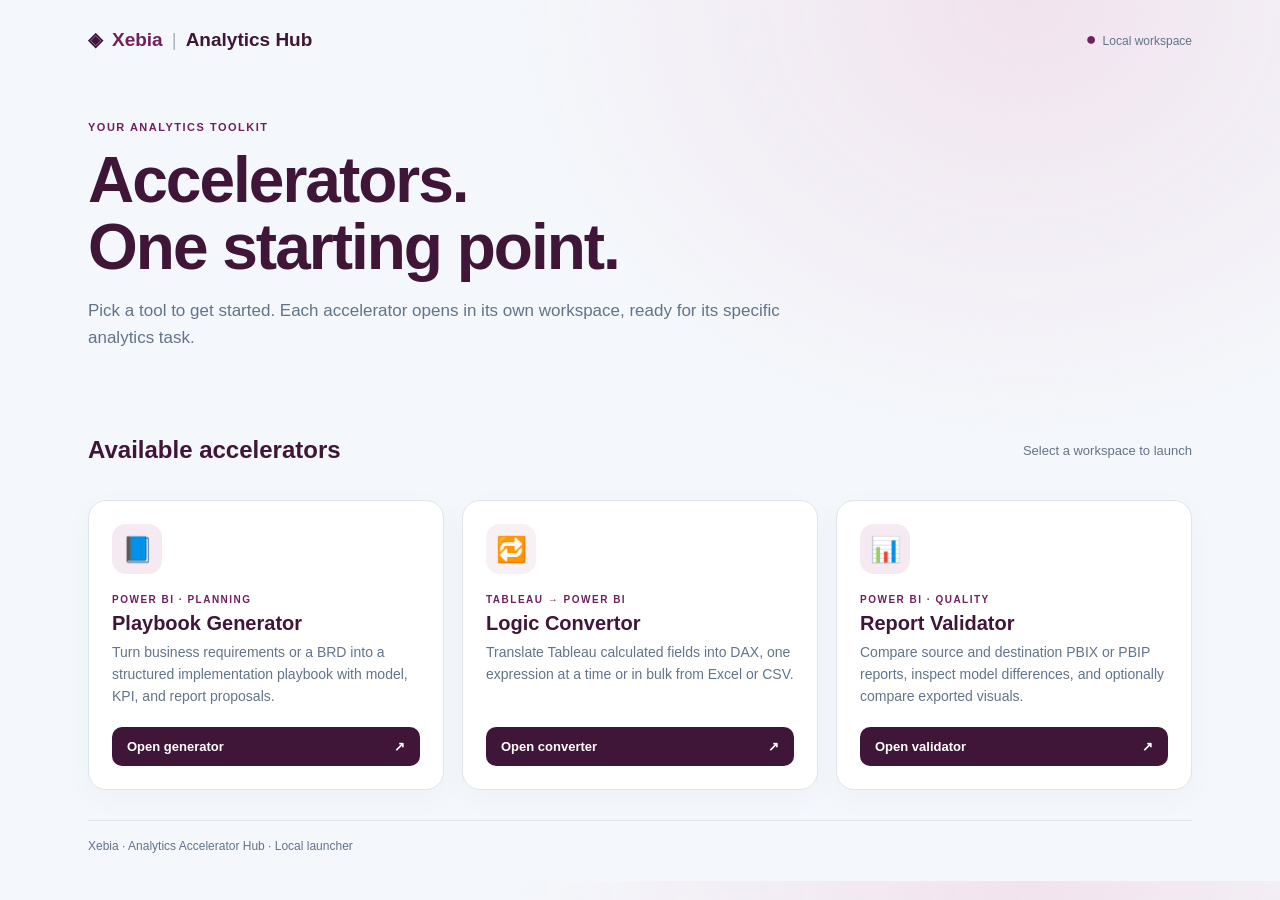
==== index.html @ 5462307d "Upload Analytics Accelerator Hub Co-authored-by: Copilot <223556219+Copilot@users.noreply.github.com" ====
<!doctype html>
<html lang="en">
<head>
  <meta charset="utf-8">
  <meta name="viewport" content="width=device-width,initial-scale=1">
  <title>Xebia Analytics Accelerator Hub</title>
  <style>
    :root {
      --ink: #401638;
      --accent: #70205f;
      --accent-hover: #551749;
      --accent-soft: #f5eaf2;
      --muted: #62748a;
      --line: #dce5ed;
      --bg: #f4f7fb;
    }

    * { box-sizing: border-box; }

    body {
      margin: 0;
      background: radial-gradient(ellipse at 80% 0, #f1e3ee, transparent 35%), var(--bg);
      color: var(--ink);
      font-family: Segoe UI, Arial, sans-serif;
    }

    .shell { max-width: 1160px; margin: auto; padding: 28px; }
    .top, .section { display: flex; justify-content: space-between; align-items: center; }
    .brand { display: flex; align-items: center; gap: 9px; font-size: 19px; font-weight: 800; }
    .brand-mark { color: var(--ink); }
    .brand-xebia { color: var(--accent); }
    .brand-divider { color: #aab6c3; font-weight: 400; }
    .brand-product { color: var(--ink); }
    .local { color: var(--muted); font-size: 12px; }
    .dot { color: var(--accent); font-size: 18px; margin-right: 6px; }
    .hero { padding: 70px 0 48px; max-width: 740px; }
    .eyebrow, .tag { color: var(--accent); font-size: 11px; font-weight: 800; letter-spacing: 1.5px; }
    h1 { font-size: clamp(40px, 6vw, 64px); line-height: 1.04; letter-spacing: -2px; margin: 14px 0; }
    .hero p { color: var(--muted); font-size: 17px; line-height: 1.6; }
    .section { margin: 0 0 16px; }
    .section p { color: var(--muted); font-size: 13px; }
    .grid { display: grid; grid-template-columns: repeat(3, 1fr); gap: 18px; }
    .card {
      display: flex;
      flex-direction: column;
      min-height: 282px;
      padding: 23px;
      background: white;
      border: 1px solid var(--line);
      border-radius: 18px;
      box-shadow: 0 8px 30px #40163808;
    }
    .icon {
      display: grid;
      width: 50px;
      height: 50px;
      place-items: center;
      background: var(--accent-soft);
      border-radius: 14px;
      font-size: 25px;
    }
    .card:nth-child(2) .icon { background: #f7f0f5; }
    .tag { margin-top: 20px; font-size: 10px; }
    .card h2 { margin: 7px 0; font-size: 20px; }
    .card p { margin: 0 0 20px; color: var(--muted); font-size: 14px; line-height: 1.55; }
    .launch {
      display: flex;
      justify-content: space-between;
      margin-top: auto;
      padding: 12px 15px;
      background: var(--ink);
      border-radius: 10px;
      color: white;
      font-size: 13px;
      font-weight: 700;
      text-decoration: none;
    }
    .launch:hover { background: var(--accent-hover); }
    footer { margin-top: 30px; padding-top: 18px; border-top: 1px solid var(--line); color: var(--muted); font-size: 12px; }

    @media (max-width: 820px) {
      .grid { grid-template-columns: 1fr; }
      .hero { padding: 48px 0 32px; }
      .section { display: block; }
      .card { min-height: 250px; }
    }
  </style>
</head>
<body>
  <div class="shell">
    <header class="top">
      <div class="brand">
        <span class="brand-mark" aria-hidden="true">◈</span>
        <span class="brand-xebia">Xebia</span>
        <span class="brand-divider" aria-hidden="true">|</span>
        <span class="brand-product">Analytics Hub</span>
      </div>
      <div class="local"><span class="dot">●</span>Local workspace</div>
    </header>
    <main>
      <section class="hero">
        <div class="eyebrow">YOUR ANALYTICS TOOLKIT</div>
        <h1>Accelerators.<br>One starting point.</h1>
        <p>Pick a tool to get started. Each accelerator opens in its own workspace, ready for its specific analytics task.</p>
      </section>
      <div class="section">
        <h2>Available accelerators</h2>
        <p>Select a workspace to launch</p>
      </div>
      <section class="grid">
        <article class="card">
          <div class="icon">📘</div>
          <div class="tag">POWER BI · PLANNING</div>
          <h2>Playbook Generator</h2>
          <p>Turn business requirements or a BRD into a structured implementation playbook with model, KPI, and report proposals.</p>
          <a class="launch" href="http://127.0.0.1:8001" target="_blank" rel="noopener">Open generator <span>↗</span></a>
        </article>
        <article class="card">
          <div class="icon">🔁</div>
          <div class="tag">TABLEAU → POWER BI</div>
          <h2>Logic Convertor</h2>
          <p>Translate Tableau calculated fields into DAX, one expression at a time or in bulk from Excel or CSV.</p>
          <a class="launch" href="http://127.0.0.1:8002" target="_blank" rel="noopener">Open converter <span>↗</span></a>
        </article>
        <article class="card">
          <div class="icon">📊</div>
          <div class="tag">POWER BI · QUALITY</div>
          <h2>Report Validator</h2>
          <p>Compare source and destination PBIX or PBIP reports, inspect model differences, and optionally compare exported visuals.</p>
          <a class="launch" href="http://127.0.0.1:8501" target="_blank" rel="noopener">Open validator <span>↗</span></a>
        </article>
      </section>
    </main>
    <footer>Xebia · Analytics Accelerator Hub · Local launcher</footer>
  </div>
</body>
</html>
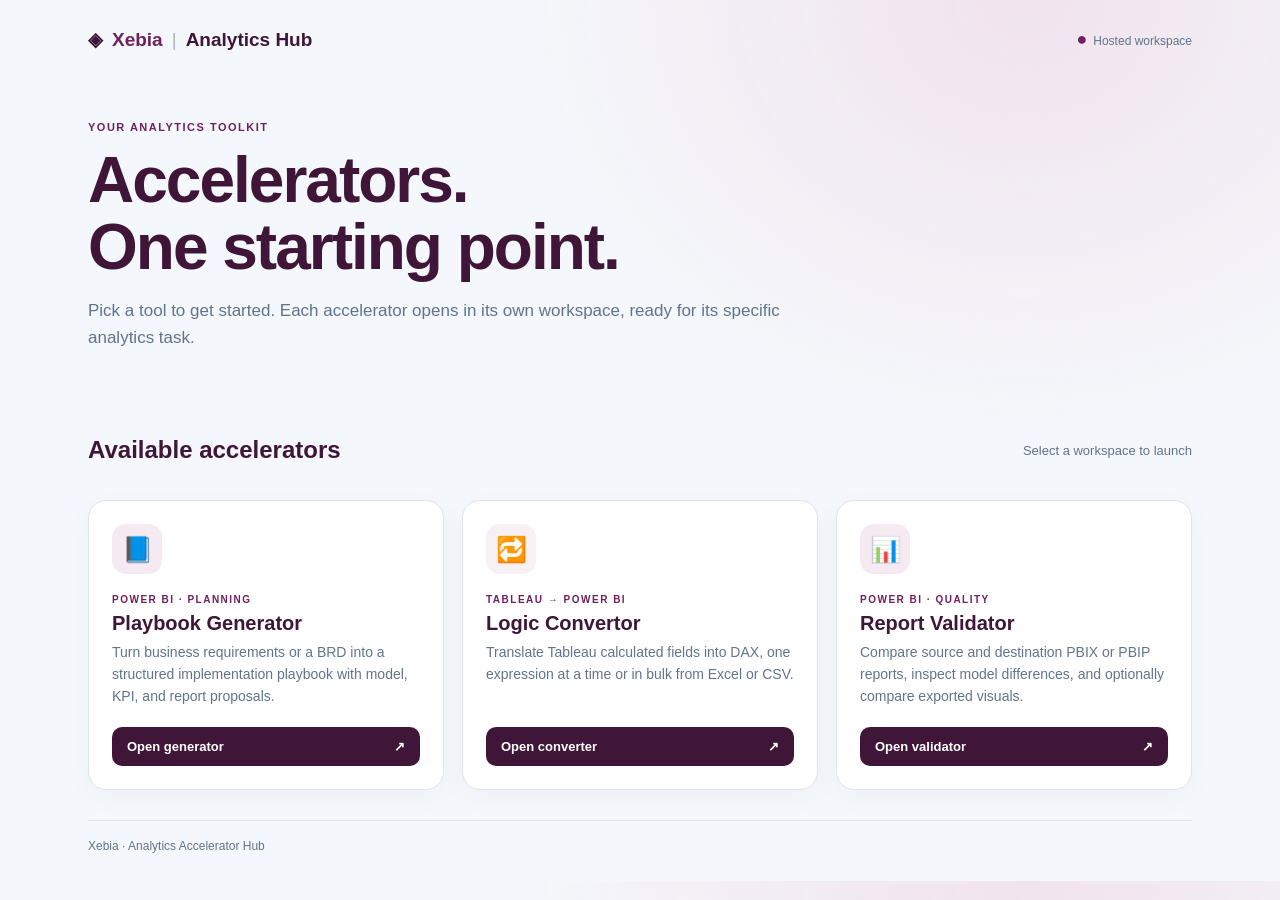
==== commit 8031698d: "Add Render deployment setup" ====
--- a/index.html
+++ b/index.html
@@ -95,7 +95,7 @@
         <span class="brand-divider" aria-hidden="true">|</span>
         <span class="brand-product">Analytics Hub</span>
       </div>
-      <div class="local"><span class="dot">●</span>Local workspace</div>
+      <div class="local"><span class="dot">●</span>Hosted workspace</div>
     </header>
     <main>
       <section class="hero">
@@ -113,25 +113,25 @@
           <div class="tag">POWER BI · PLANNING</div>
           <h2>Playbook Generator</h2>
           <p>Turn business requirements or a BRD into a structured implementation playbook with model, KPI, and report proposals.</p>
-          <a class="launch" href="http://127.0.0.1:8001" target="_blank" rel="noopener">Open generator <span>↗</span></a>
+          <a class="launch" href="https://analytics-playbook-generator.onrender.com" target="_blank" rel="noopener">Open generator <span>↗</span></a>
         </article>
         <article class="card">
           <div class="icon">🔁</div>
           <div class="tag">TABLEAU → POWER BI</div>
           <h2>Logic Convertor</h2>
           <p>Translate Tableau calculated fields into DAX, one expression at a time or in bulk from Excel or CSV.</p>
-          <a class="launch" href="http://127.0.0.1:8002" target="_blank" rel="noopener">Open converter <span>↗</span></a>
+          <a class="launch" href="https://analytics-tableau-converter.onrender.com" target="_blank" rel="noopener">Open converter <span>↗</span></a>
         </article>
         <article class="card">
           <div class="icon">📊</div>
           <div class="tag">POWER BI · QUALITY</div>
           <h2>Report Validator</h2>
           <p>Compare source and destination PBIX or PBIP reports, inspect model differences, and optionally compare exported visuals.</p>
-          <a class="launch" href="http://127.0.0.1:8501" target="_blank" rel="noopener">Open validator <span>↗</span></a>
+          <a class="launch" href="https://analytics-powerbi-validator.onrender.com" target="_blank" rel="noopener">Open validator <span>↗</span></a>
         </article>
       </section>
     </main>
-    <footer>Xebia · Analytics Accelerator Hub · Local launcher</footer>
+    <footer>Xebia · Analytics Accelerator Hub</footer>
   </div>
 </body>
 </html>
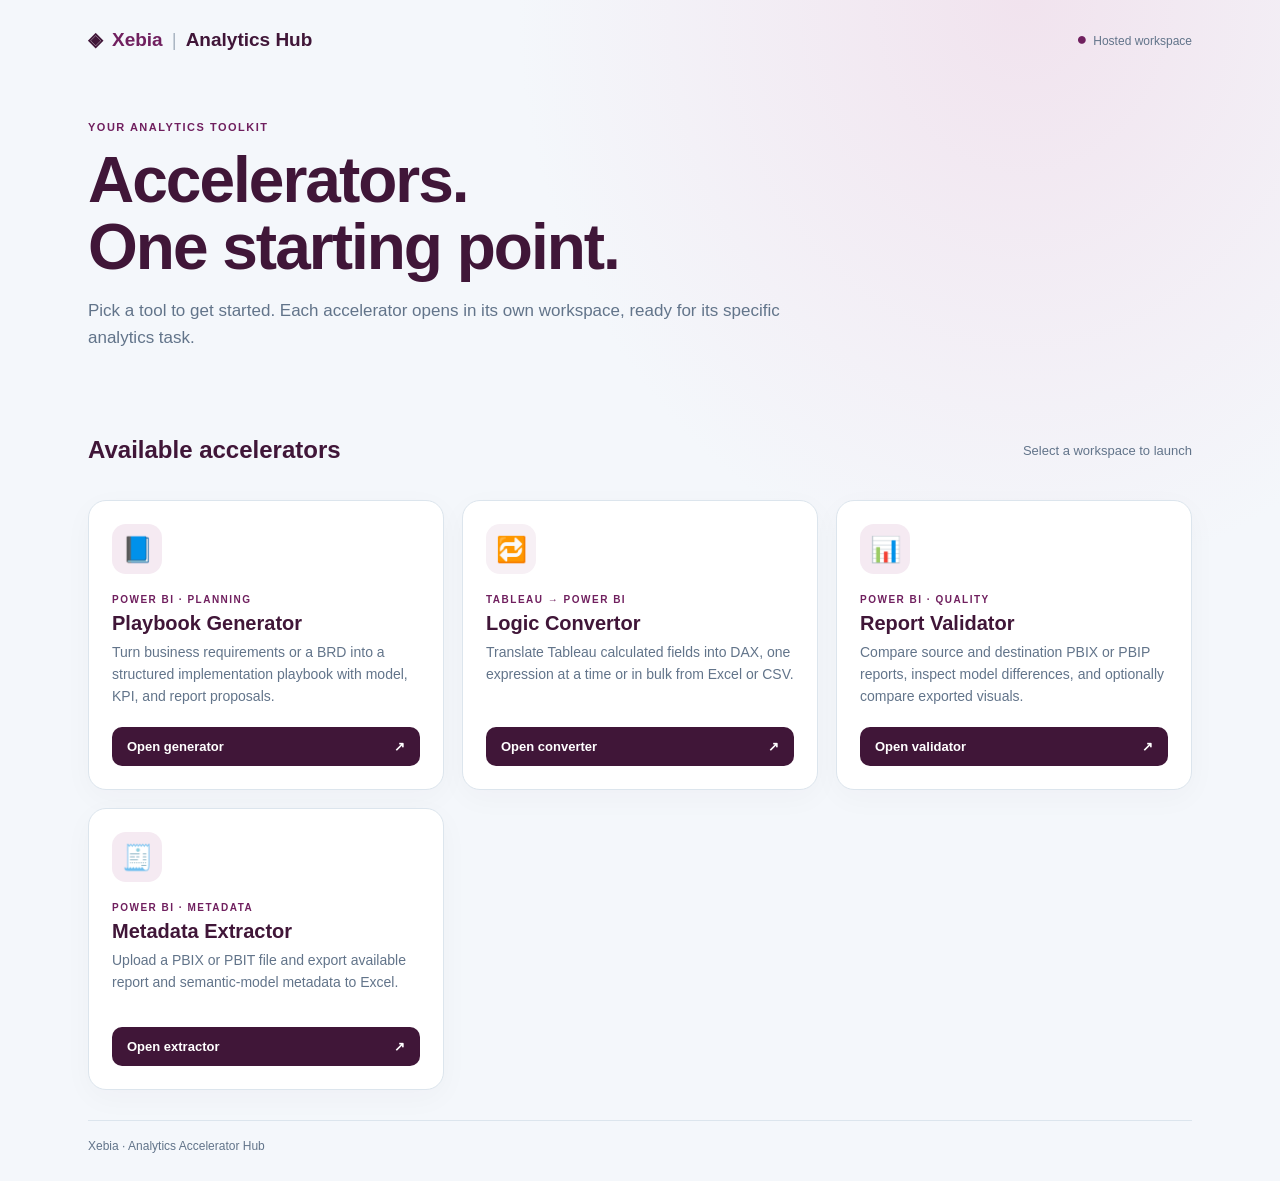
==== commit fbf8b5b4: "Add Power BI metadata extractor accelerator Co-authored-by: Copilot <223556219+Copilot@users.noreply" ====
--- a/index.html
+++ b/index.html
@@ -95,7 +95,7 @@
         <span class="brand-divider" aria-hidden="true">|</span>
         <span class="brand-product">Analytics Hub</span>
       </div>
-      <div class="local"><span class="dot">●</span>Hosted workspace</div>
+      <div class="local"><span class="dot">●</span><span id="workspace-label">Hosted workspace</span></div>
     </header>
     <main>
       <section class="hero">
@@ -113,25 +113,40 @@
           <div class="tag">POWER BI · PLANNING</div>
           <h2>Playbook Generator</h2>
           <p>Turn business requirements or a BRD into a structured implementation playbook with model, KPI, and report proposals.</p>
-          <a class="launch" href="https://analytics-playbook-generator.onrender.com" target="_blank" rel="noopener">Open generator <span>↗</span></a>
+          <a class="launch" href="https://analytics-playbook-generator.onrender.com" data-local-url="http://127.0.0.1:8001" target="_blank" rel="noopener">Open generator <span>↗</span></a>
         </article>
         <article class="card">
           <div class="icon">🔁</div>
           <div class="tag">TABLEAU → POWER BI</div>
           <h2>Logic Convertor</h2>
           <p>Translate Tableau calculated fields into DAX, one expression at a time or in bulk from Excel or CSV.</p>
-          <a class="launch" href="https://analytics-tableau-converter.onrender.com" target="_blank" rel="noopener">Open converter <span>↗</span></a>
+          <a class="launch" href="https://analytics-tableau-converter.onrender.com" data-local-url="http://127.0.0.1:8002" target="_blank" rel="noopener">Open converter <span>↗</span></a>
         </article>
         <article class="card">
           <div class="icon">📊</div>
           <div class="tag">POWER BI · QUALITY</div>
           <h2>Report Validator</h2>
           <p>Compare source and destination PBIX or PBIP reports, inspect model differences, and optionally compare exported visuals.</p>
-          <a class="launch" href="https://analytics-powerbi-validator.onrender.com" target="_blank" rel="noopener">Open validator <span>↗</span></a>
+          <a class="launch" href="https://analytics-powerbi-validator.onrender.com" data-local-url="http://127.0.0.1:8501" target="_blank" rel="noopener">Open validator <span>↗</span></a>
+        </article>
+        <article class="card">
+          <div class="icon">🧾</div>
+          <div class="tag">POWER BI · METADATA</div>
+          <h2>Metadata Extractor</h2>
+          <p>Upload a PBIX or PBIT file and export available report and semantic-model metadata to Excel.</p>
+          <a class="launch" href="https://analytics-powerbi-metadata-extractor.onrender.com" target="_blank" rel="noopener">Open extractor <span>↗</span></a>
         </article>
       </section>
     </main>
     <footer>Xebia · Analytics Accelerator Hub</footer>
   </div>
+  <script>
+    if (["localhost", "127.0.0.1"].includes(window.location.hostname)) {
+      document.getElementById("workspace-label").textContent = "Local workspace";
+      document.querySelectorAll("[data-local-url]").forEach((link) => {
+        link.href = link.dataset.localUrl;
+      });
+    }
+  </script>
 </body>
 </html>
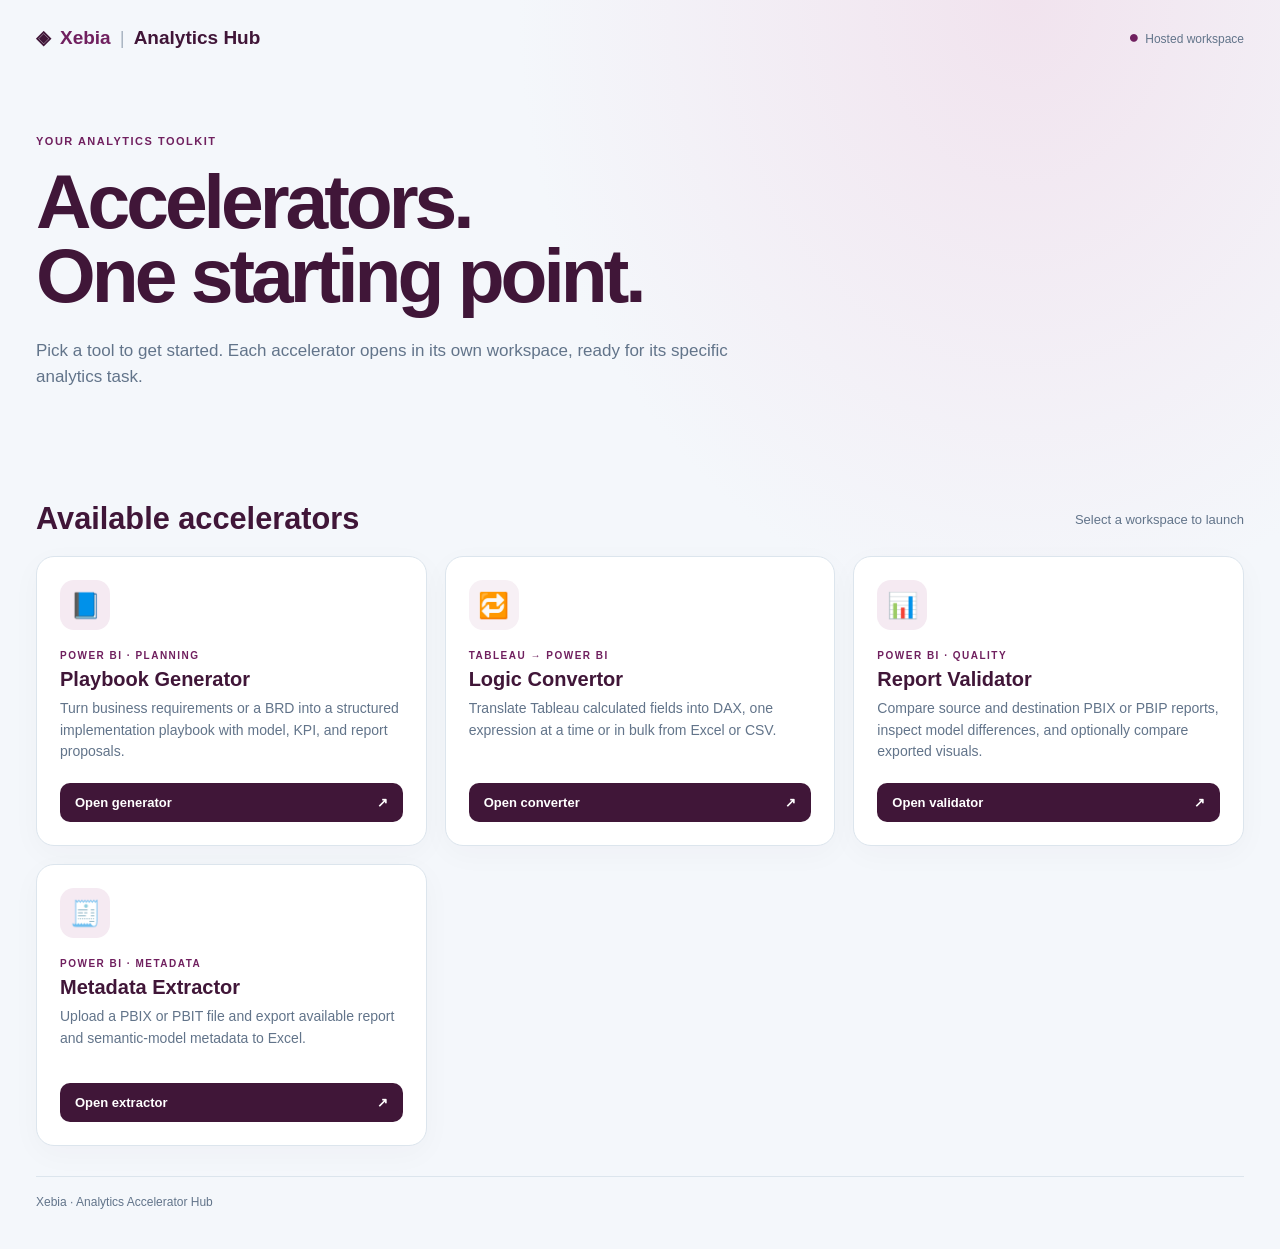
==== commit ee79a47d: "Center accelerator hub description Co-authored-by: Copilot <223556219+Copilot@users.noreply.github.c" ====
--- a/index.html
+++ b/index.html
@@ -24,7 +24,11 @@
       font-family: Segoe UI, Arial, sans-serif;
     }
 
-    .shell { max-width: 1160px; margin: auto; padding: 28px; }
+    .shell {
+      max-width: 1400px;
+      margin: 0 auto;
+      padding: 26px 36px 40px;
+    }
     .top, .section { display: flex; justify-content: space-between; align-items: center; }
     .brand { display: flex; align-items: center; gap: 9px; font-size: 19px; font-weight: 800; }
     .brand-mark { color: var(--ink); }
@@ -33,11 +37,28 @@
     .brand-product { color: var(--ink); }
     .local { color: var(--muted); font-size: 12px; }
     .dot { color: var(--accent); font-size: 18px; margin-right: 6px; }
-    .hero { padding: 70px 0 48px; max-width: 740px; }
+    .hero {
+      padding: 86px 0 56px;
+      max-width: 1100px;
+      min-height: 450px;
+    }
     .eyebrow, .tag { color: var(--accent); font-size: 11px; font-weight: 800; letter-spacing: 1.5px; }
-    h1 { font-size: clamp(40px, 6vw, 64px); line-height: 1.04; letter-spacing: -2px; margin: 14px 0; }
-    .hero p { color: var(--muted); font-size: 17px; line-height: 1.6; }
+    h1 {
+      max-width: 900px;
+      font-size: clamp(52px, 6vw, 118px);
+      line-height: 0.96;
+      letter-spacing: -4px;
+      margin: 18px 0 18px;
+    }
+    .hero p {
+      max-width: 760px;
+      color: var(--muted);
+      font-size: 17px;
+      line-height: 1.5;
+      margin-top: 26px;
+    }
     .section { margin: 0 0 16px; }
+    .section h2 { margin: 0; font-size: clamp(28px, 2.4vw, 38px); line-height: 1.2; }
     .section p { color: var(--muted); font-size: 13px; }
     .grid { display: grid; grid-template-columns: repeat(3, 1fr); gap: 18px; }
     .card {
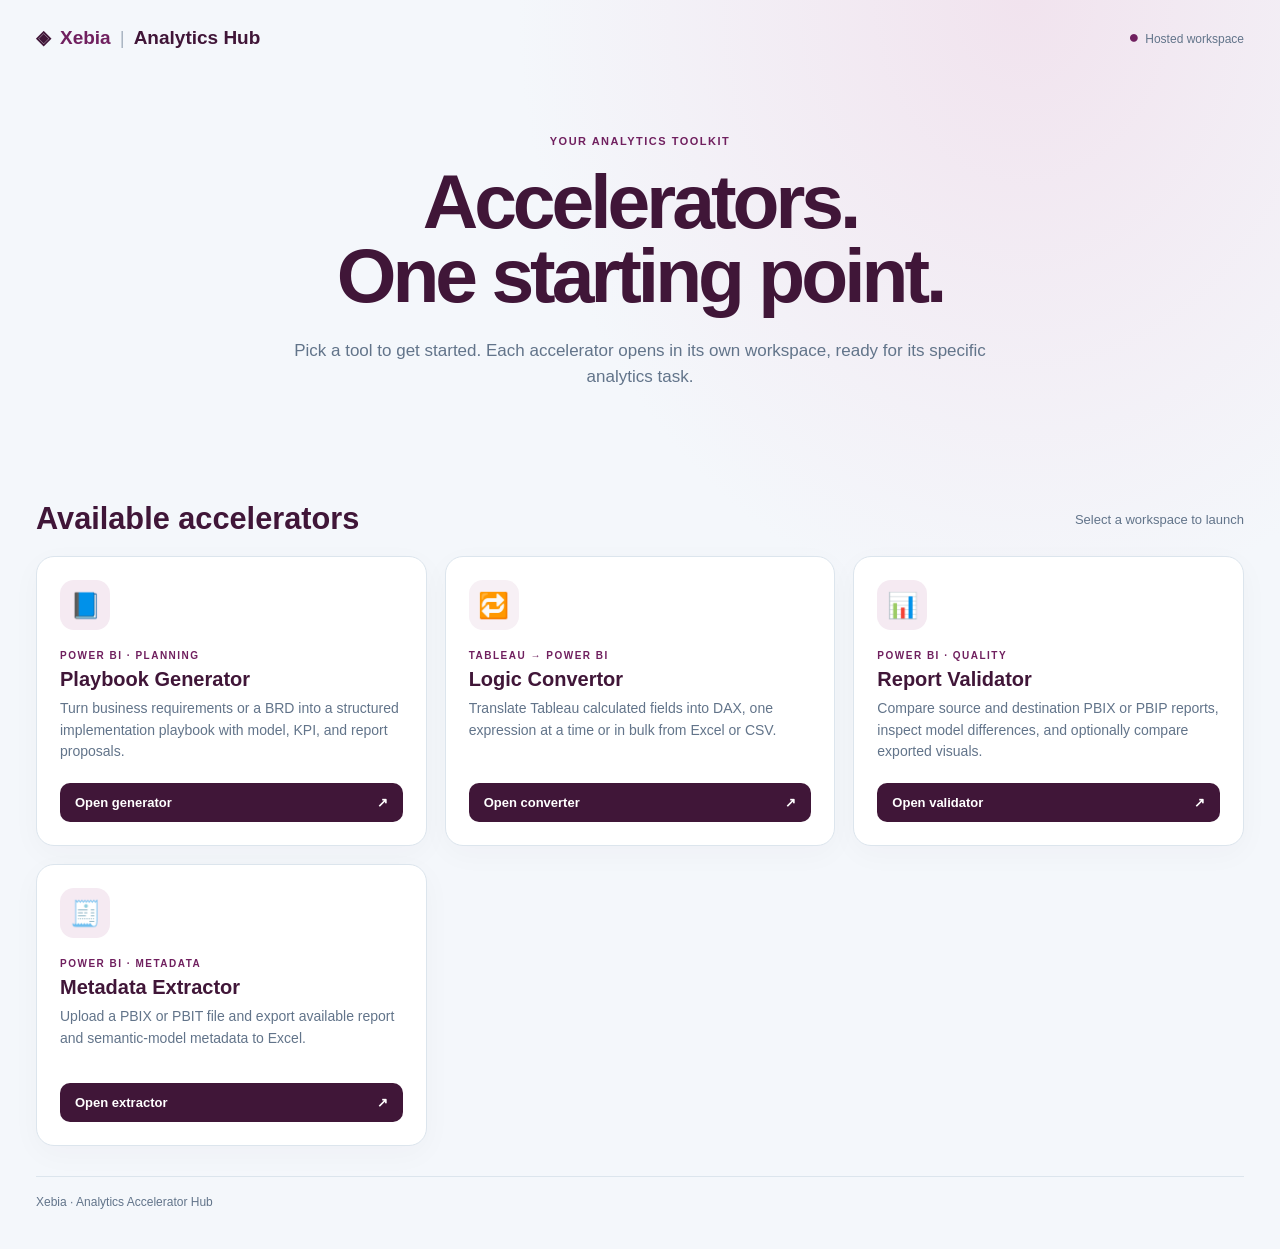
==== commit 5fd07313: "Center accelerator hub hero content Co-authored-by: Copilot <223556219+Copilot@users.noreply.github." ====
--- a/index.html
+++ b/index.html
@@ -41,6 +41,8 @@
       padding: 86px 0 56px;
       max-width: 1100px;
       min-height: 450px;
+      margin: 0 auto;
+      text-align: center;
     }
     .eyebrow, .tag { color: var(--accent); font-size: 11px; font-weight: 800; letter-spacing: 1.5px; }
     h1 {
@@ -48,14 +50,14 @@
       font-size: clamp(52px, 6vw, 118px);
       line-height: 0.96;
       letter-spacing: -4px;
-      margin: 18px 0 18px;
+      margin: 18px auto;
     }
     .hero p {
       max-width: 760px;
       color: var(--muted);
       font-size: 17px;
       line-height: 1.5;
-      margin-top: 26px;
+      margin: 26px auto 0;
     }
     .section { margin: 0 0 16px; }
     .section h2 { margin: 0; font-size: clamp(28px, 2.4vw, 38px); line-height: 1.2; }
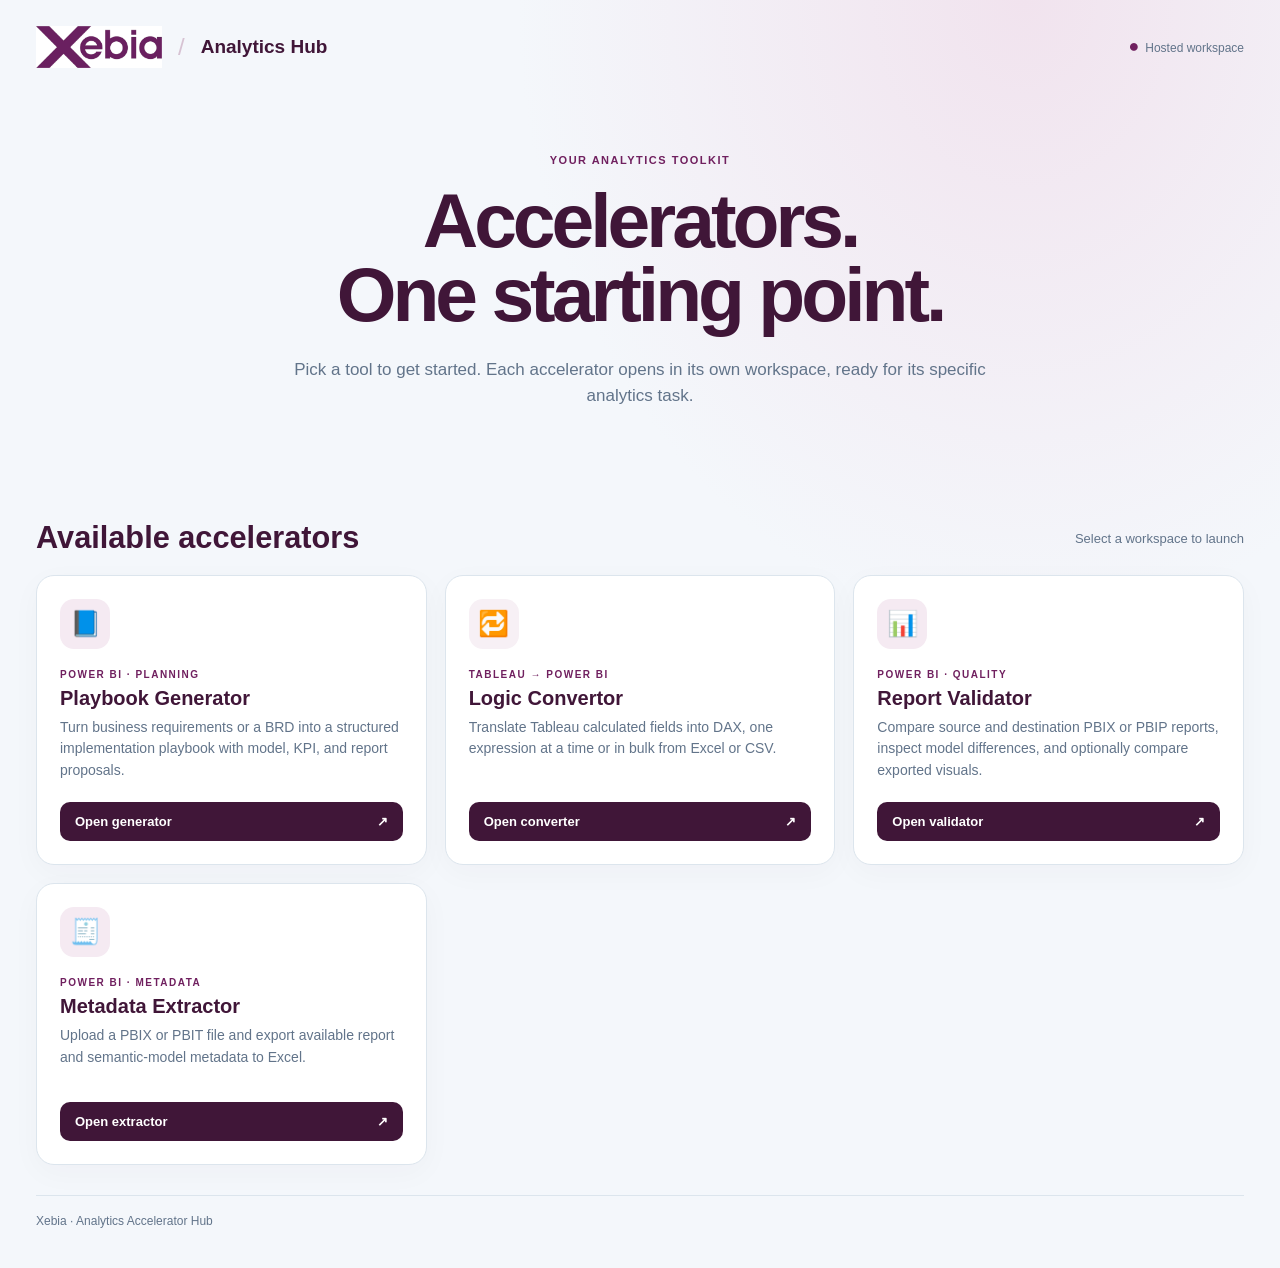
==== commit 0ab93420: "Use Xebia logo in hub header" ====
--- a/index.html
+++ b/index.html
@@ -30,10 +30,9 @@
       padding: 26px 36px 40px;
     }
     .top, .section { display: flex; justify-content: space-between; align-items: center; }
-    .brand { display: flex; align-items: center; gap: 9px; font-size: 19px; font-weight: 800; }
-    .brand-mark { color: var(--ink); }
-    .brand-xebia { color: var(--accent); }
-    .brand-divider { color: #aab6c3; font-weight: 400; }
+    .brand { display: flex; align-items: center; gap: 16px; font-size: 19px; font-weight: 800; }
+    .brand-logo { display: block; width: 126px; height: auto; }
+    .brand-divider { color: #d7c3d3; font-size: 24px; font-weight: 400; }
     .brand-product { color: var(--ink); }
     .local { color: var(--muted); font-size: 12px; }
     .dot { color: var(--accent); font-size: 18px; margin-right: 6px; }
@@ -113,9 +112,8 @@
   <div class="shell">
     <header class="top">
       <div class="brand">
-        <span class="brand-mark" aria-hidden="true">◈</span>
-        <span class="brand-xebia">Xebia</span>
-        <span class="brand-divider" aria-hidden="true">|</span>
+        <img class="brand-logo" src="Power-BI-Playbook-Generator--main/frontend/assets/xebia_logo.png" alt="Xebia">
+        <span class="brand-divider" aria-hidden="true">/</span>
         <span class="brand-product">Analytics Hub</span>
       </div>
       <div class="local"><span class="dot">●</span><span id="workspace-label">Hosted workspace</span></div>
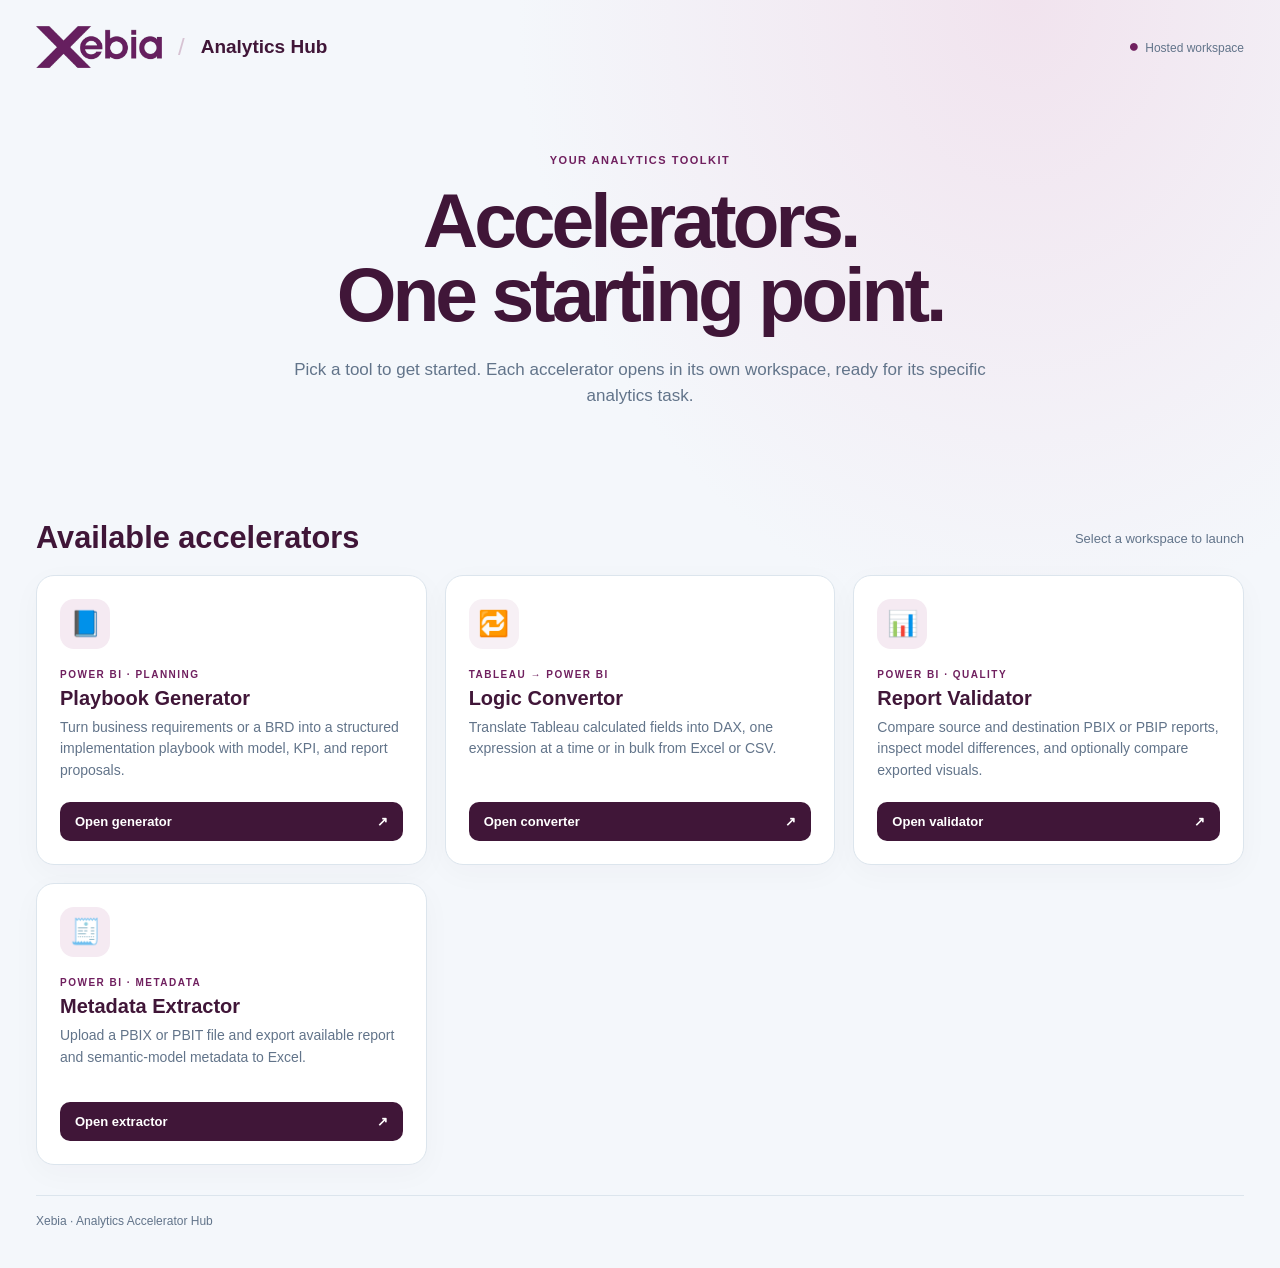
==== commit 4b135c1f: "Blend Xebia logo with dashboard background" ====
--- a/index.html
+++ b/index.html
@@ -31,7 +31,7 @@
     }
     .top, .section { display: flex; justify-content: space-between; align-items: center; }
     .brand { display: flex; align-items: center; gap: 16px; font-size: 19px; font-weight: 800; }
-    .brand-logo { display: block; width: 126px; height: auto; }
+    .brand-logo { display: block; width: 126px; height: auto; mix-blend-mode: multiply; }
     .brand-divider { color: #d7c3d3; font-size: 24px; font-weight: 400; }
     .brand-product { color: var(--ink); }
     .local { color: var(--muted); font-size: 12px; }
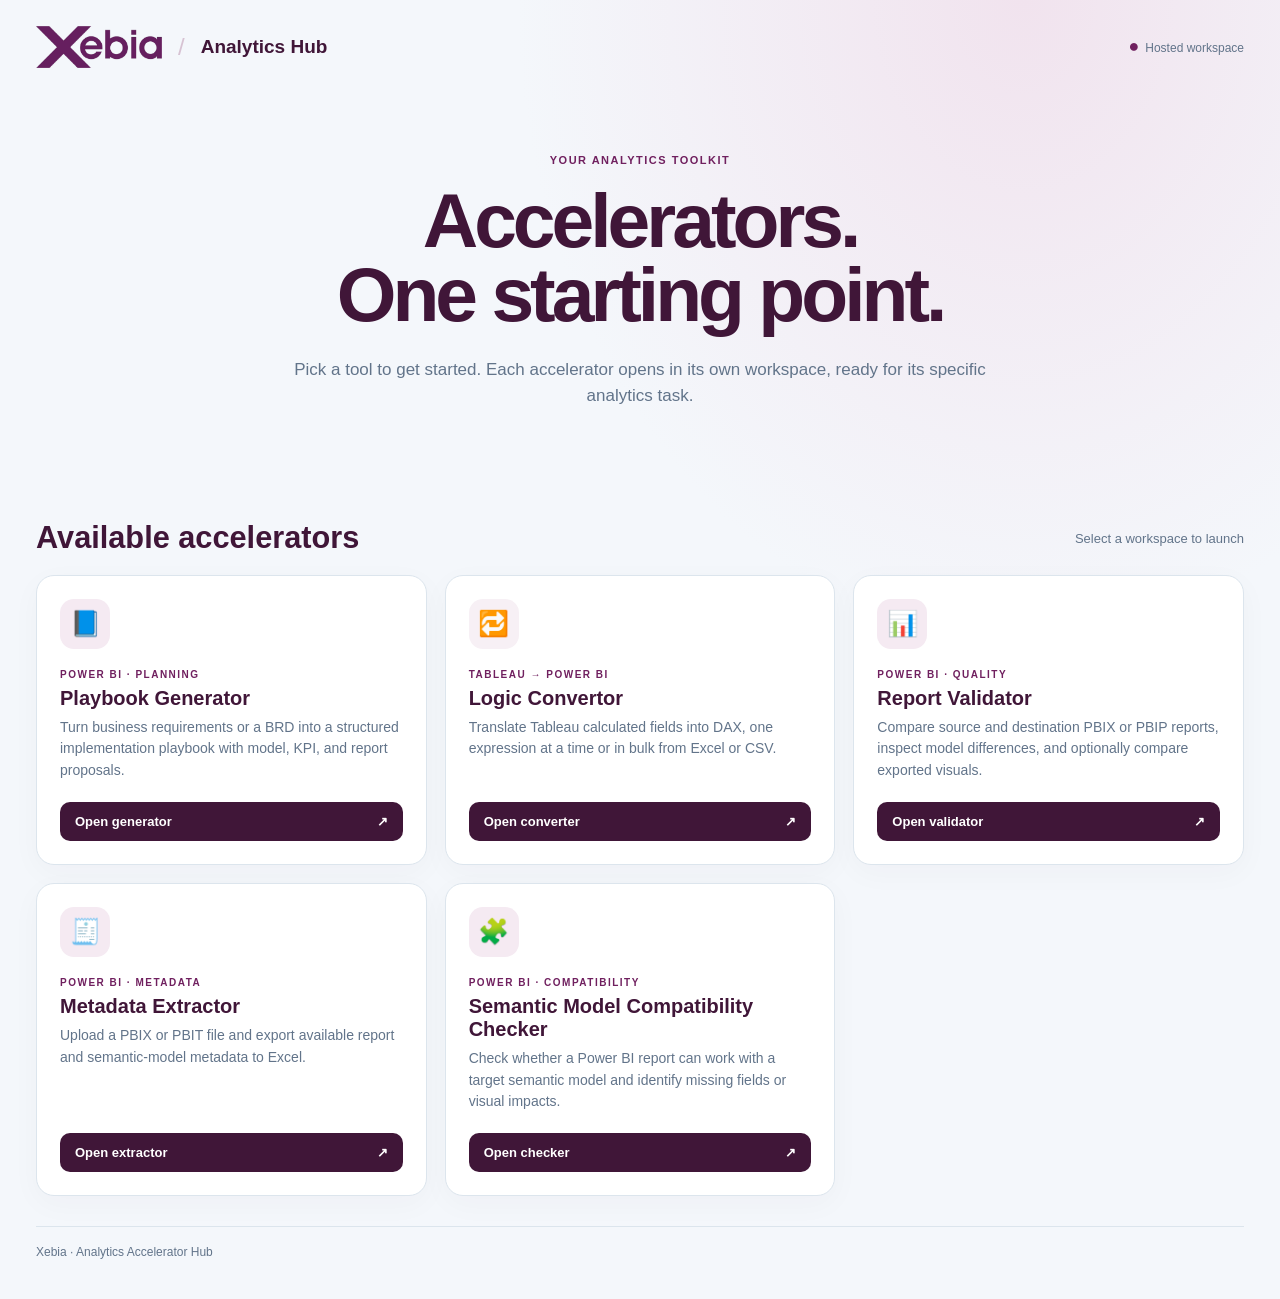
==== commit 663bca94: "Add semantic model compatibility checker Co-authored-by: Copilot <223556219+Copilot@users.noreply.gi" ====
--- a/index.html
+++ b/index.html
@@ -157,6 +157,13 @@
           <p>Upload a PBIX or PBIT file and export available report and semantic-model metadata to Excel.</p>
           <a class="launch" href="https://analytics-powerbi-metadata-extractor.onrender.com" target="_blank" rel="noopener">Open extractor <span>↗</span></a>
         </article>
+        <article class="card">
+          <div class="icon">🧩</div>
+          <div class="tag">POWER BI · COMPATIBILITY</div>
+          <h2>Semantic Model Compatibility Checker</h2>
+          <p>Check whether a Power BI report can work with a target semantic model and identify missing fields or visual impacts.</p>
+          <a class="launch" href="https://analytics-powerbi-compatibility-checker.onrender.com" data-local-url="http://127.0.0.1:8003" target="_blank" rel="noopener">Open checker <span>↗</span></a>
+        </article>
       </section>
     </main>
     <footer>Xebia · Analytics Accelerator Hub</footer>
